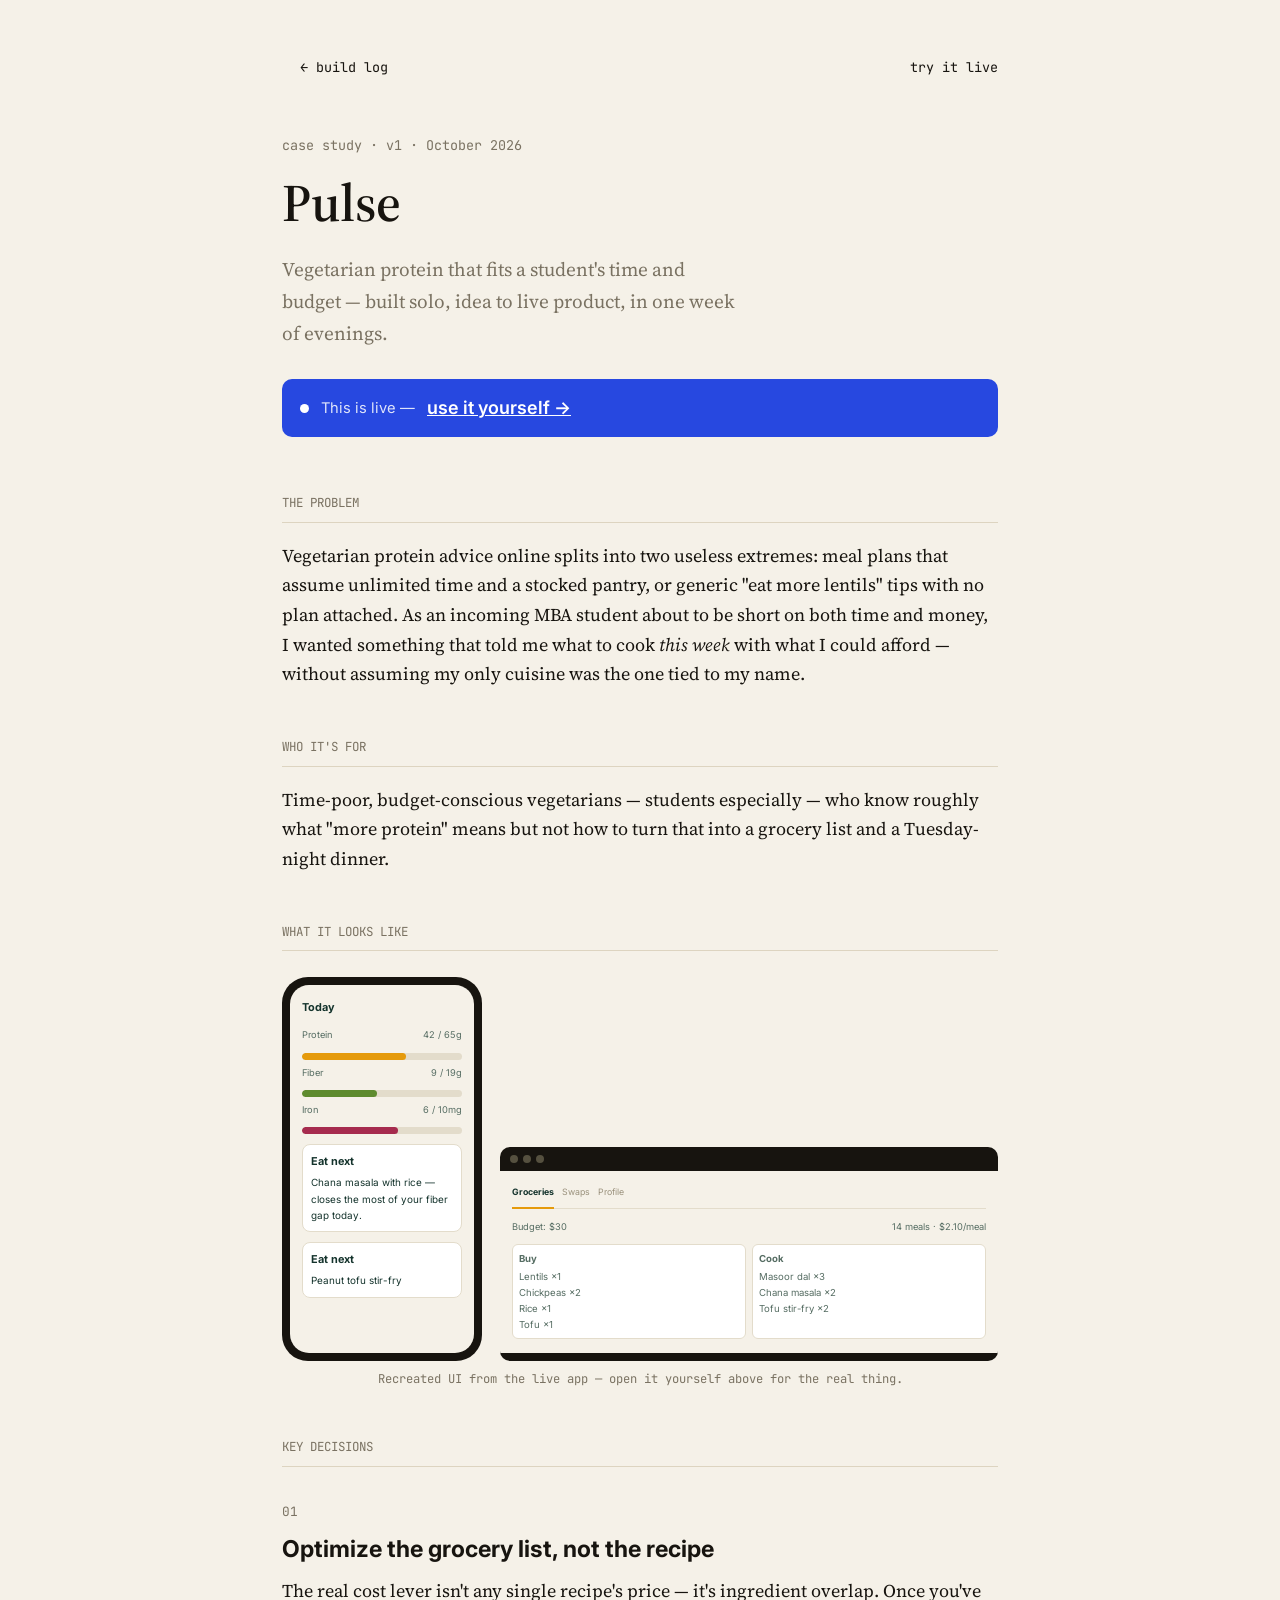
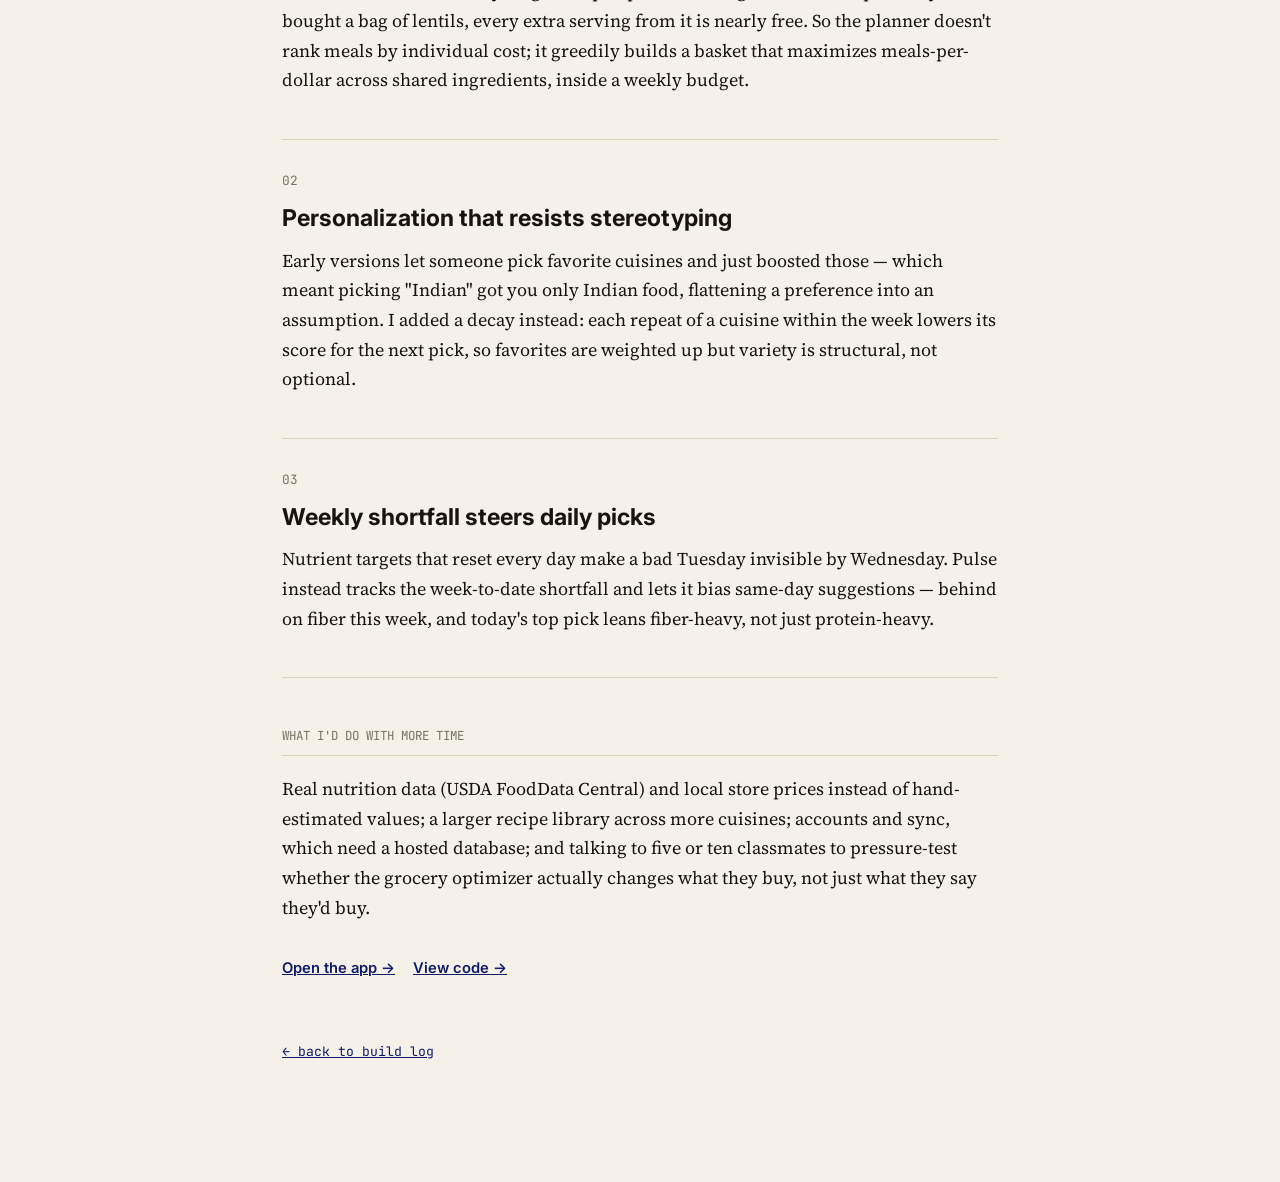
==== pulse.html @ fad3b9be "Add files via upload" ====
<!DOCTYPE html><html lang="en"><head><meta charset="utf-8">
<meta name="viewport" content="width=device-width, initial-scale=1">
<title>Pulse — case study</title>
<link rel="preconnect" href="https://fonts.googleapis.com"><link rel="preconnect" href="https://fonts.gstatic.com" crossorigin>
<link href="https://fonts.googleapis.com/css2?family=Source+Serif+4:wght@400;600&family=Inter:wght@400;600;700&family=JetBrains+Mono:wght@400;500&display=swap" rel="stylesheet">
<link rel="stylesheet" href="../styles.css">
</head><body><div class="wrap">
<nav class="top"><a href="../index.html">← build log</a><span><a href="https://sahithiyakkali.github.io/Pulse/" target="_blank">try it live</a></span></nav>

<p class="role">case study · v1 · October 2026</p>
<h1>Pulse</h1>
<p class="lede">Vegetarian protein that fits a student's time and budget — built solo, idea to live product, in one week of evenings.</p>

<div class="livebar"><span class="dot"></span><span class="d">This is live —</span> <a href="https://sahithiyakkali.github.io/Pulse/" target="_blank">use it yourself →</a></div>

<p class="loglabel">THE PROBLEM</p>
<p>Vegetarian protein advice online splits into two useless extremes: meal plans that assume unlimited time and a stocked pantry, or generic "eat more lentils" tips with no plan attached. As an incoming MBA student about to be short on both time and money, I wanted something that told me what to cook <em>this week</em> with what I could afford — without assuming my only cuisine was the one tied to my name.</p>

<p class="loglabel">WHO IT'S FOR</p>
<p>Time-poor, budget-conscious vegetarians — students especially — who know roughly what "more protein" means but not how to turn that into a grocery list and a Tuesday-night dinner.</p>

<p class="loglabel">WHAT IT LOOKS LIKE</p>
<div class="shots">
<div class="phone"><div class="scr"><div class="mp">
<h4>Today</h4>
<div class="mprow"><span>Protein</span><span>42 / 65g</span></div><div class="mpbar"><i style="width:65%;background:#E59A0B"></i></div>
<div class="mprow"><span>Fiber</span><span>9 / 19g</span></div><div class="mpbar"><i style="width:47%;background:#5E8B2E"></i></div>
<div class="mprow"><span>Iron</span><span>6 / 10mg</span></div><div class="mpbar"><i style="width:60%;background:#A62B4E"></i></div>
<div class="mpcard"><b>Eat next</b>Chana masala with rice — closes the most of your fiber gap today.</div>
<div class="mpcard"><b>Eat next</b>Peanut tofu stir-fry</div>
</div></div></div>
<div class="browser"><div class="bar"><i></i><i></i><i></i></div><div class="scr"><div class="mp">
<div class="mptab"><b>Groceries</b><span>Swaps</span><span>Profile</span></div>
<div class="mprow"><span>Budget: $30</span><span>14 meals · $2.10/meal</span></div>
<div class="mpgrid">
<div><b style="display:block;margin-bottom:2px">Buy</b>Lentils ×1<br>Chickpeas ×2<br>Rice ×1<br>Tofu ×1</div>
<div><b style="display:block;margin-bottom:2px">Cook</b>Masoor dal ×3<br>Chana masala ×2<br>Tofu stir-fry ×2</div>
</div>
</div></div></div>
</div>
<p class="capcap">Recreated UI from the live app — open it yourself above for the real thing.</p>

<p class="loglabel">KEY DECISIONS</p>

<div class="entry"><div class="meta"><span>01</span></div>
<h3>Optimize the grocery list, not the recipe</h3>
<p>The real cost lever isn't any single recipe's price — it's ingredient overlap. Once you've bought a bag of lentils, every extra serving from it is nearly free. So the planner doesn't rank meals by individual cost; it greedily builds a basket that maximizes meals-per-dollar across shared ingredients, inside a weekly budget.</p></div>

<div class="entry"><div class="meta"><span>02</span></div>
<h3>Personalization that resists stereotyping</h3>
<p>Early versions let someone pick favorite cuisines and just boosted those — which meant picking "Indian" got you only Indian food, flattening a preference into an assumption. I added a decay instead: each repeat of a cuisine within the week lowers its score for the next pick, so favorites are weighted up but variety is structural, not optional.</p></div>

<div class="entry"><div class="meta"><span>03</span></div>
<h3>Weekly shortfall steers daily picks</h3>
<p>Nutrient targets that reset every day make a bad Tuesday invisible by Wednesday. Pulse instead tracks the week-to-date shortfall and lets it bias same-day suggestions — behind on fiber this week, and today's top pick leans fiber-heavy, not just protein-heavy.</p></div>

<p class="loglabel">WHAT I'D DO WITH MORE TIME</p>
<p>Real nutrition data (USDA FoodData Central) and local store prices instead of hand-estimated values; a larger recipe library across more cuisines; accounts and sync, which need a hosted database; and talking to five or ten classmates to pressure-test whether the grocery optimizer actually changes what they buy, not just what they say they'd buy.</p>

<div class="linkrow" style="margin-top:34px"><a href="https://sahithiyakkali.github.io/Pulse/" target="_blank">Open the app →</a><a href="https://github.com/sahithiyakkali/Pulse" target="_blank">View code →</a></div>

<footer><a href="../index.html">← back to build log</a></footer>
</div></body></html>
---- styles.css ----
:root{
  --paper:#F5F1E8; --ink:#17140F; --mute:#7A7262; --line:#DDD4C0;
  --cobalt:#2748E0; --cobalt-ink:#0F1B6B; --card:#FFFFFF;
  --mono:'JetBrains Mono',monospace; --serif:'Source Serif 4',Georgia,serif; --sans:'Inter',system-ui,sans-serif;
}
*{box-sizing:border-box}
body{margin:0;background:var(--paper);color:var(--ink);font:400 18px/1.65 var(--serif)}
a{color:var(--cobalt-ink)}
.wrap{max-width:760px;margin:0 auto;padding:56px 22px 120px}
nav.top{display:flex;justify-content:space-between;align-items:baseline;font-family:var(--mono);font-size:.84rem;margin-bottom:56px}
nav.top a{color:var(--ink);text-decoration:none;margin-left:18px}
nav.top a:hover{color:var(--cobalt)}
.role{font-family:var(--mono);font-size:.84rem;color:var(--mute);margin:0 0 18px}
h1{font-size:clamp(2.3rem,6vw,3.3rem);line-height:1.1;margin:0 0 22px;font-weight:600;max-width:15ch}
.lede{font-size:1.2rem;color:var(--mute);max-width:46ch;margin:0 0 30px}
.livebar{display:flex;align-items:center;gap:12px;background:var(--cobalt);color:#fff;border-radius:10px;padding:14px 18px;margin-bottom:56px;font-family:var(--sans)}
.livebar .dot{width:9px;height:9px;border-radius:50%;background:#fff;flex:none;animation:pulse 2s infinite}
@keyframes pulse{0%,100%{opacity:1}50%{opacity:.35}}
@media(prefers-reduced-motion:reduce){.livebar .dot{animation:none}}
.livebar a{color:#fff;font-weight:600;text-decoration:underline}
.livebar span.d{opacity:.85;font-size:.92rem}
.loglabel{font-family:var(--mono);font-size:.78rem;color:var(--mute);border-bottom:1px solid var(--line);padding-bottom:8px;margin:48px 0 4px}
.loglabel:first-child{margin-top:0}
.entry{border-bottom:1px solid var(--line);padding:30px 0}
.entry:last-child{border-bottom:0}
.entry .meta{font-family:var(--mono);font-size:.8rem;color:var(--mute);display:flex;gap:14px;flex-wrap:wrap;margin-bottom:8px}
.entry .status{color:var(--cobalt-ink);font-weight:600}
.entry h3{font-family:var(--sans);font-size:1.45rem;font-weight:700;margin:0 0 8px}
.entry p{margin:0 0 14px;color:var(--ink)}
.linkrow{font-family:var(--sans);font-size:.92rem;display:flex;gap:18px;flex-wrap:wrap}
.linkrow a{font-weight:600}
.stub{border-bottom:1px solid var(--line);padding:30px 0;color:var(--mute);font-family:var(--sans);font-size:.95rem}
footer{font-family:var(--mono);font-size:.82rem;color:var(--mute);margin-top:60px}

/* hero */
.hero{display:flex;gap:30px;align-items:center;margin-bottom:8px}
.hero img{width:148px;height:148px;border-radius:50%;object-fit:cover;flex:none;border:1px solid var(--line)}
.hero .htext{flex:1;min-width:0}
.hero h1{margin-bottom:10px}
.bio{font-size:1.08rem;color:var(--ink);max-width:56ch;margin:22px 0 10px}

/* work experience, as a reverse-chrono rail */
.job{display:grid;grid-template-columns:120px 1fr;gap:18px;padding:22px 0;border-bottom:1px solid var(--line)}
.job:last-child{border-bottom:0}
.job .when{font-family:var(--mono);font-size:.78rem;color:var(--mute);padding-top:3px}
.job h3{font-family:var(--sans);font-size:1.12rem;font-weight:700;margin:0 0 2px}
.job .org{font-family:var(--sans);font-size:.85rem;color:var(--mute);margin-bottom:8px}
.job ul{margin:0;padding-left:18px}
.job li{margin-bottom:5px}
@media(max-width:560px){.job{grid-template-columns:1fr}.job .when{padding-top:0}}

/* hobbies */
.hobbies{display:flex;flex-wrap:wrap;gap:10px;margin:18px 0 0}
.hob{font-family:var(--sans);font-size:.92rem;border:1px solid var(--line);background:var(--card);border-radius:99px;padding:8px 16px}
.hob b{color:var(--cobalt-ink)}

/* device mockups */
.shots{display:flex;gap:18px;flex-wrap:wrap;align-items:flex-end;margin:26px 0 6px}
.phone{width:200px;background:var(--ink);border-radius:26px;padding:8px;flex:none}
.phone .scr{background:var(--paper);border-radius:19px;overflow:hidden;aspect-ratio:9/18}
.browser{flex:1;min-width:280px;background:var(--ink);border-radius:10px;padding:0 0 8px;overflow:hidden}
.browser .bar{display:flex;gap:5px;padding:8px 10px}
.browser .bar i{width:8px;height:8px;border-radius:50%;background:#55503f}
.browser .scr{background:var(--paper)}
.capcap{font-family:var(--mono);font-size:.76rem;color:var(--mute);text-align:center;margin-top:8px}

/* mini pulse ui */
.mp{font-family:var(--sans);padding:14px 12px;height:100%}
.mp h4{font-size:.68rem;text-transform:none;font-weight:700;margin:0 0 10px;color:#14332C}
.mpbar{height:7px;border-radius:4px;background:#E3DCCB;margin-bottom:5px;overflow:hidden}
.mpbar i{display:block;height:100%;border-radius:4px}
.mprow{display:flex;justify-content:space-between;font-size:.58rem;color:#566D63;margin-bottom:10px}
.mpcard{background:#fff;border:1px solid #E3DCCB;border-radius:8px;padding:8px;margin-top:10px;font-size:.62rem;color:#14332C}
.mpcard b{display:block;font-size:.68rem;margin-bottom:3px}
.mptab{display:flex;gap:8px;font-size:.55rem;color:#9a917c;border-bottom:1px solid #E3DCCB;padding-bottom:7px;margin-bottom:10px}
.mptab b{color:#14332C;border-bottom:2px solid #E59A0B;padding-bottom:7px;margin-bottom:-8px}
.mpgrid{display:grid;grid-template-columns:1fr 1fr;gap:6px;font-size:.6rem;color:#566D63}
.mpgrid div{background:#fff;border:1px solid #E3DCCB;border-radius:6px;padding:6px}

/* real screenshots, framed */
.frame{border:1px solid var(--line);border-radius:10px;overflow:hidden;margin:18px 0 6px;background:#fff}
.frame img{width:100%;display:block}
.frame2{display:grid;grid-template-columns:1fr 1fr;gap:16px;margin:18px 0 6px}
@media(max-width:620px){.frame2{grid-template-columns:1fr}}

/* role tag used in hero + job list */
.role-tag{display:inline-block;font-family:var(--mono);font-size:.74rem;background:var(--cobalt);color:#fff;border-radius:5px;padding:2px 8px;margin-right:6px}
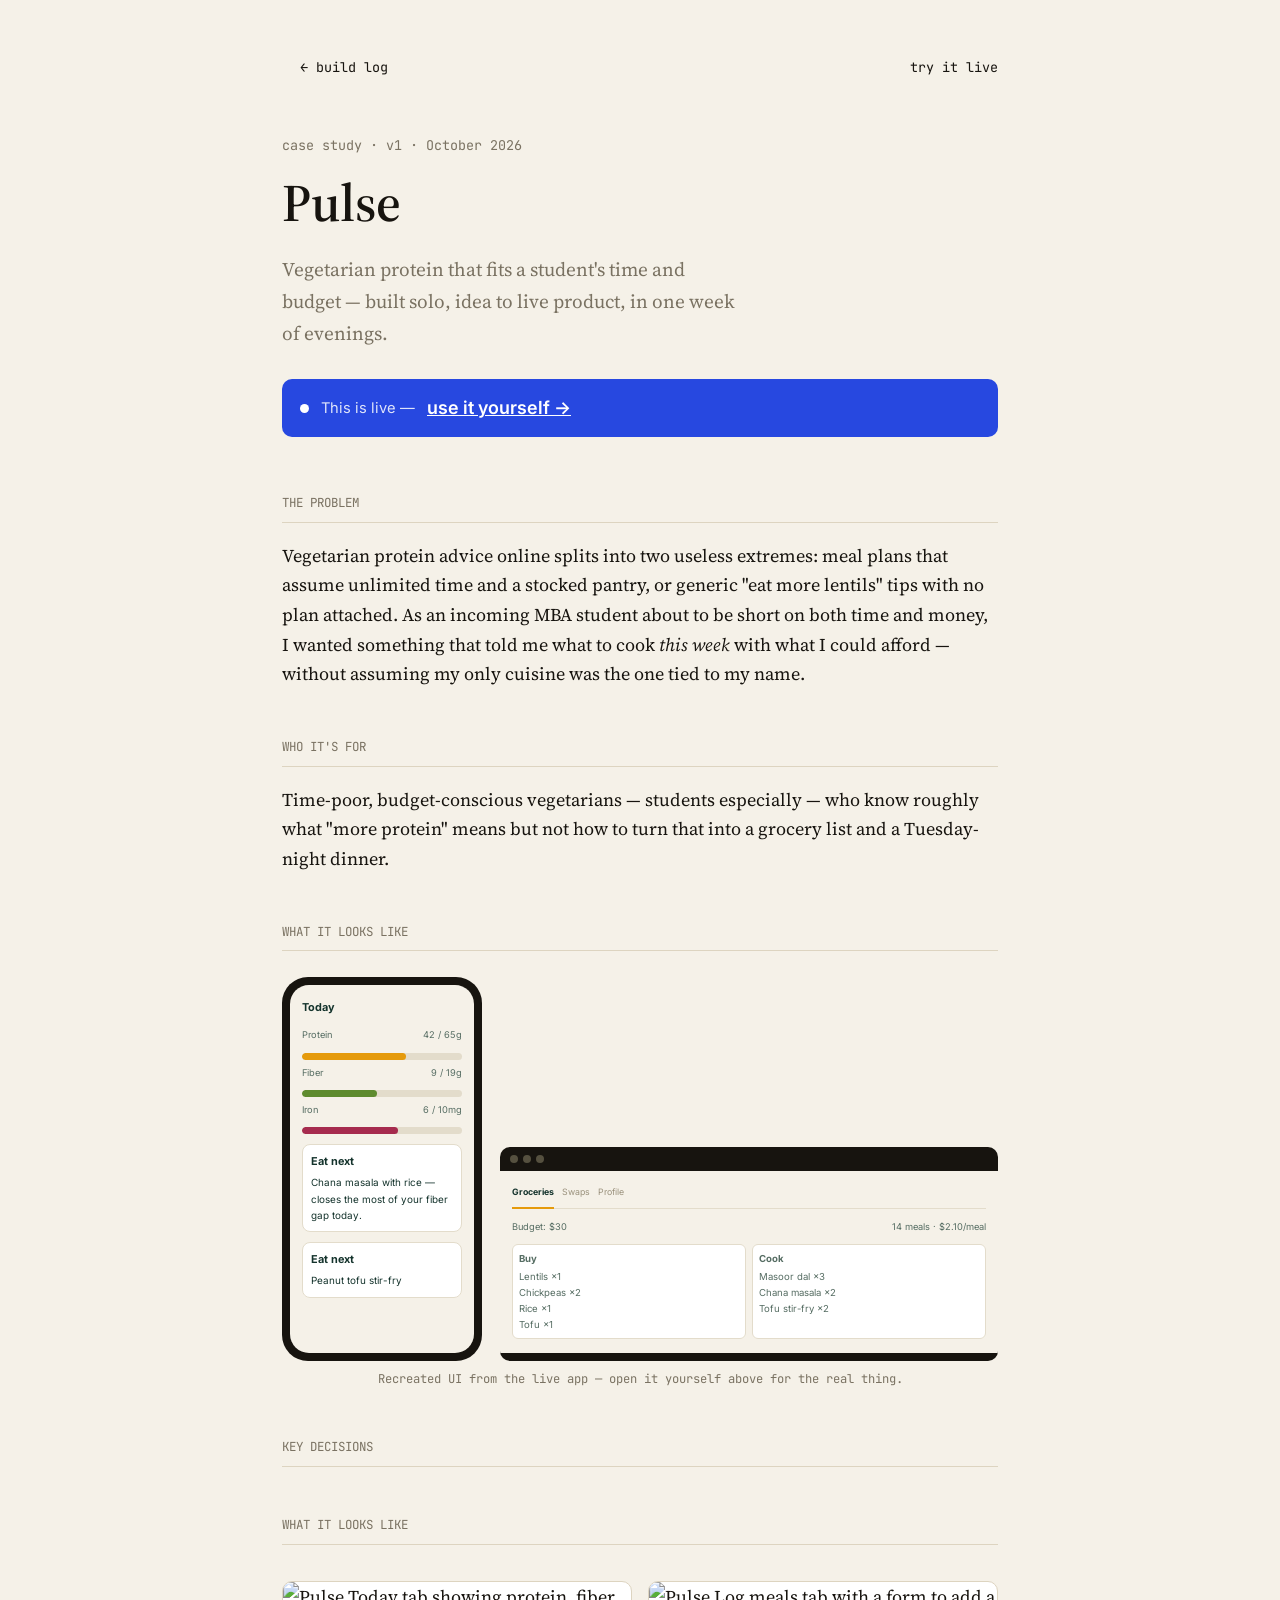
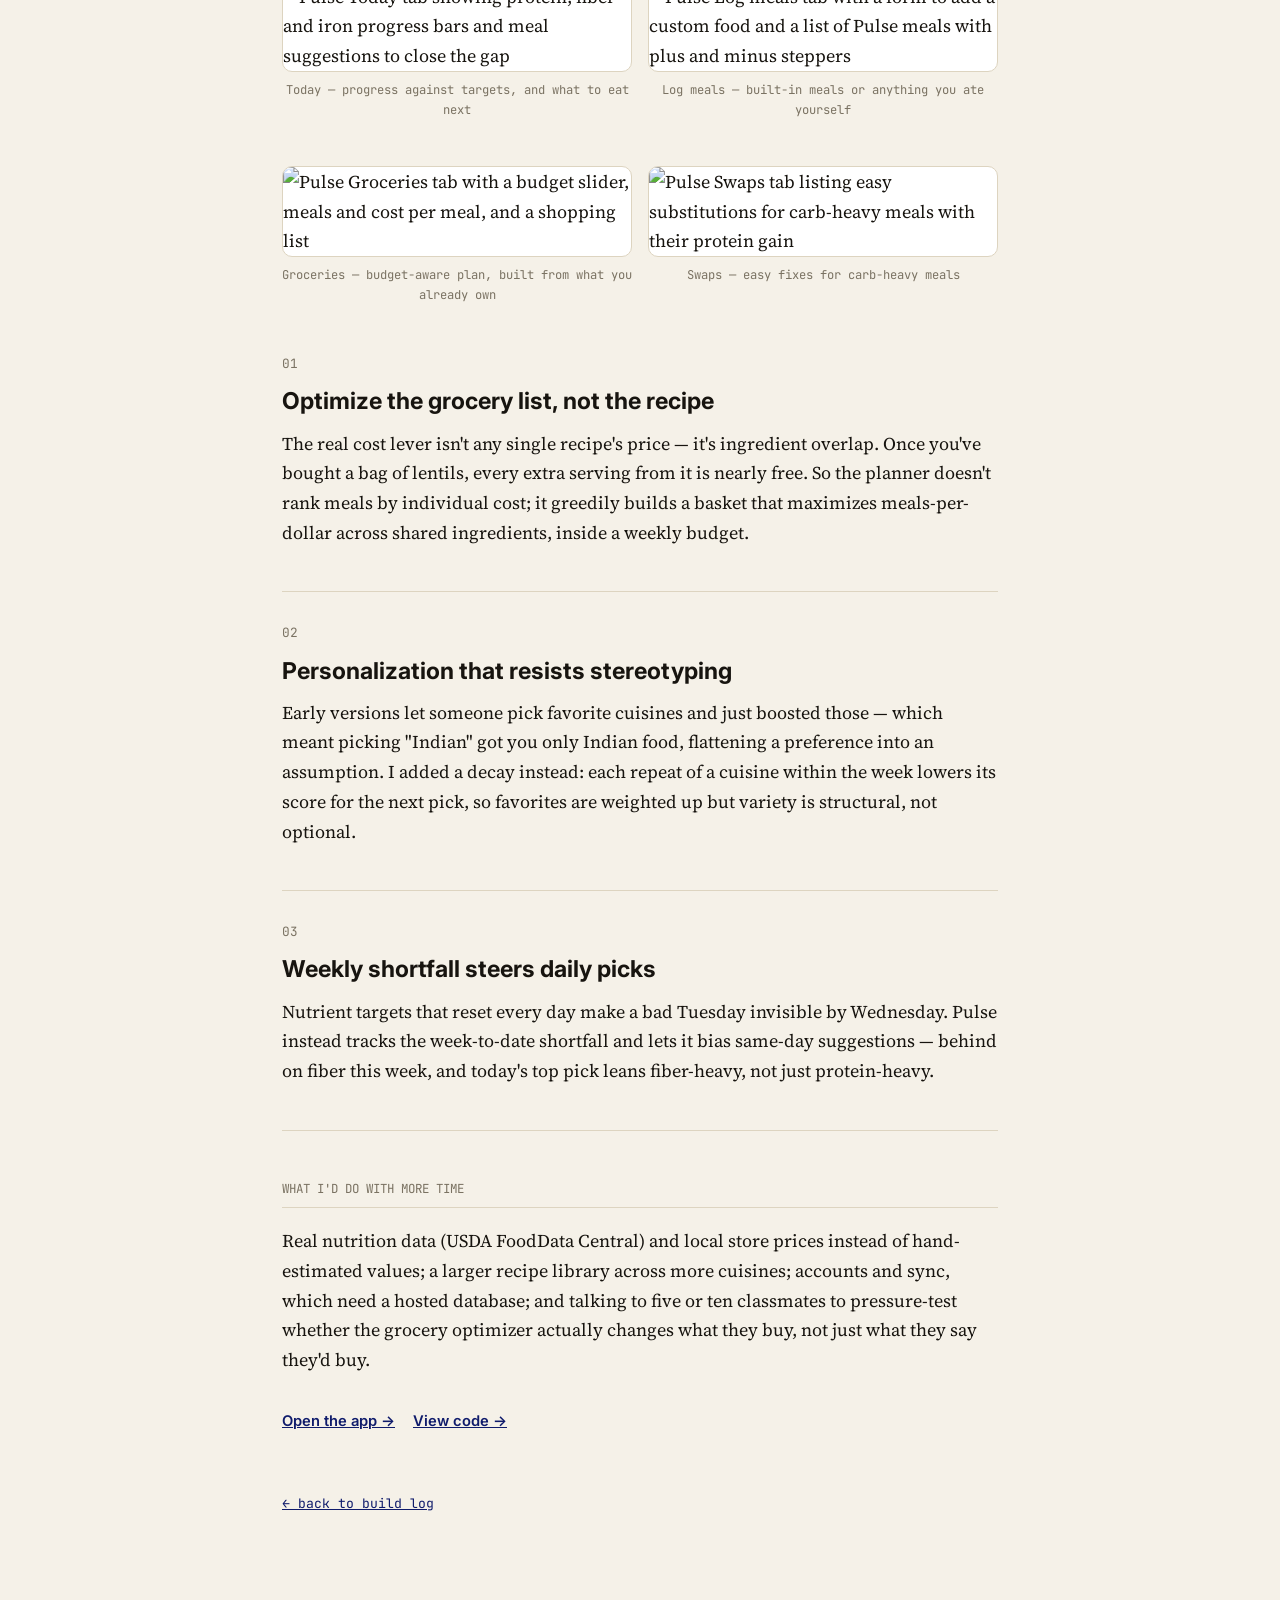
==== commit 8b102f79: "Enhance UI with new sections and images for Pulse app Added UI elements and descriptions for various" ====
--- a/pulse.html
+++ b/pulse.html
@@ -42,6 +42,14 @@
 
 <p class="loglabel">KEY DECISIONS</p>
 
+<p class="loglabel">WHAT IT LOOKS LIKE</p>
+<div class="frame2">
+<div><div class="frame"><img src="../images/pulse/pulse-today.jpg" alt="Pulse Today tab showing protein, fiber and iron progress bars and meal suggestions to close the gap"></div><p class="capcap">Today — progress against targets, and what to eat next</p></div>
+<div><div class="frame"><img src="../images/pulse/pulse-logmeals.jpg" alt="Pulse Log meals tab with a form to add a custom food and a list of Pulse meals with plus and minus steppers"></div><p class="capcap">Log meals — built-in meals or anything you ate yourself</p></div>
+<div><div class="frame"><img src="../images/pulse/pulse-groceries.jpg" alt="Pulse Groceries tab with a budget slider, meals and cost per meal, and a shopping list"></div><p class="capcap">Groceries — budget-aware plan, built from what you already own</p></div>
+<div><div class="frame"><img src="../images/pulse/pulse-swaps.jpg" alt="Pulse Swaps tab listing easy substitutions for carb-heavy meals with their protein gain"></div><p class="capcap">Swaps — easy fixes for carb-heavy meals</p></div>
+</div>
+
 <div class="entry"><div class="meta"><span>01</span></div>
 <h3>Optimize the grocery list, not the recipe</h3>
 <p>The real cost lever isn't any single recipe's price — it's ingredient overlap. Once you've bought a bag of lentils, every extra serving from it is nearly free. So the planner doesn't rank meals by individual cost; it greedily builds a basket that maximizes meals-per-dollar across shared ingredients, inside a weekly budget.</p></div>
--- a/styles.css
+++ b/styles.css
@@ -11,7 +11,7 @@
 nav.top a{color:var(--ink);text-decoration:none;margin-left:18px}
 nav.top a:hover{color:var(--cobalt)}
 .role{font-family:var(--mono);font-size:.84rem;color:var(--mute);margin:0 0 18px}
-h1{font-size:clamp(2.3rem,6vw,3.3rem);line-height:1.1;margin:0 0 22px;font-weight:600;max-width:15ch}
+h1{font-size:clamp(2.3rem,6vw,3.3rem);line-height:1.1;margin:0 0 22px;font-weight:600;max-width:20ch}
 .lede{font-size:1.2rem;color:var(--mute);max-width:46ch;margin:0 0 30px}
 .livebar{display:flex;align-items:center;gap:12px;background:var(--cobalt);color:#fff;border-radius:10px;padding:14px 18px;margin-bottom:56px;font-family:var(--sans)}
 .livebar .dot{width:9px;height:9px;border-radius:50%;background:#fff;flex:none;animation:pulse 2s infinite}
@@ -34,10 +34,10 @@
 
 /* hero */
 .hero{display:flex;gap:30px;align-items:center;margin-bottom:8px}
-.hero img{width:148px;height:148px;border-radius:50%;object-fit:cover;flex:none;border:1px solid var(--line)}
+.hero img{width:210px;height:210px;border-radius:50%;object-fit:cover;flex:none;border:1px solid var(--line)}
 .hero .htext{flex:1;min-width:0}
 .hero h1{margin-bottom:10px}
-.bio{font-size:1.08rem;color:var(--ink);max-width:56ch;margin:22px 0 10px}
+.bio{font-size:1.08rem;color:var(--ink);max-width:80ch;margin:22px 0 10px}
 
 /* work experience, as a reverse-chrono rail */
 .job{display:grid;grid-template-columns:120px 1fr;gap:18px;padding:22px 0;border-bottom:1px solid var(--line)}
@@ -85,3 +85,18 @@
 
 /* role tag used in hero + job list */
 .role-tag{display:inline-block;font-family:var(--mono);font-size:.74rem;background:var(--cobalt);color:#fff;border-radius:5px;padding:2px 8px;margin-right:6px}
+
+/* sketch accents + deep-dive deck */
+.sketchrow{display:flex;gap:22px;align-items:center;margin:18px 0 28px}
+.sketchrow img{width:170px;border-radius:10px;flex:none}
+.sketchrow p{margin:0;color:var(--ink)}
+.sketchrow.rev{flex-direction:row-reverse}
+@media(max-width:560px){.sketchrow{flex-direction:column}.sketchrow.rev{flex-direction:column}.sketchrow img{width:100%;max-width:260px}}
+details.deepdive{margin-top:40px;border-top:1px solid var(--line);padding-top:24px}
+details.deepdive summary{font-family:var(--sans);font-weight:700;cursor:pointer;font-size:1.05rem;list-style:none}
+details.deepdive summary::-webkit-details-marker{display:none}
+details.deepdive summary::before{content:"+ ";color:var(--cobalt-ink)}
+details.deepdive[open] summary::before{content:"– "}
+details.deepdive p.sub{font-family:var(--sans);color:var(--mute);font-size:.92rem;margin:8px 0 20px}
+.deckgrid{display:grid;grid-template-columns:1fr;gap:14px}
+.deckgrid .frame{margin:0}
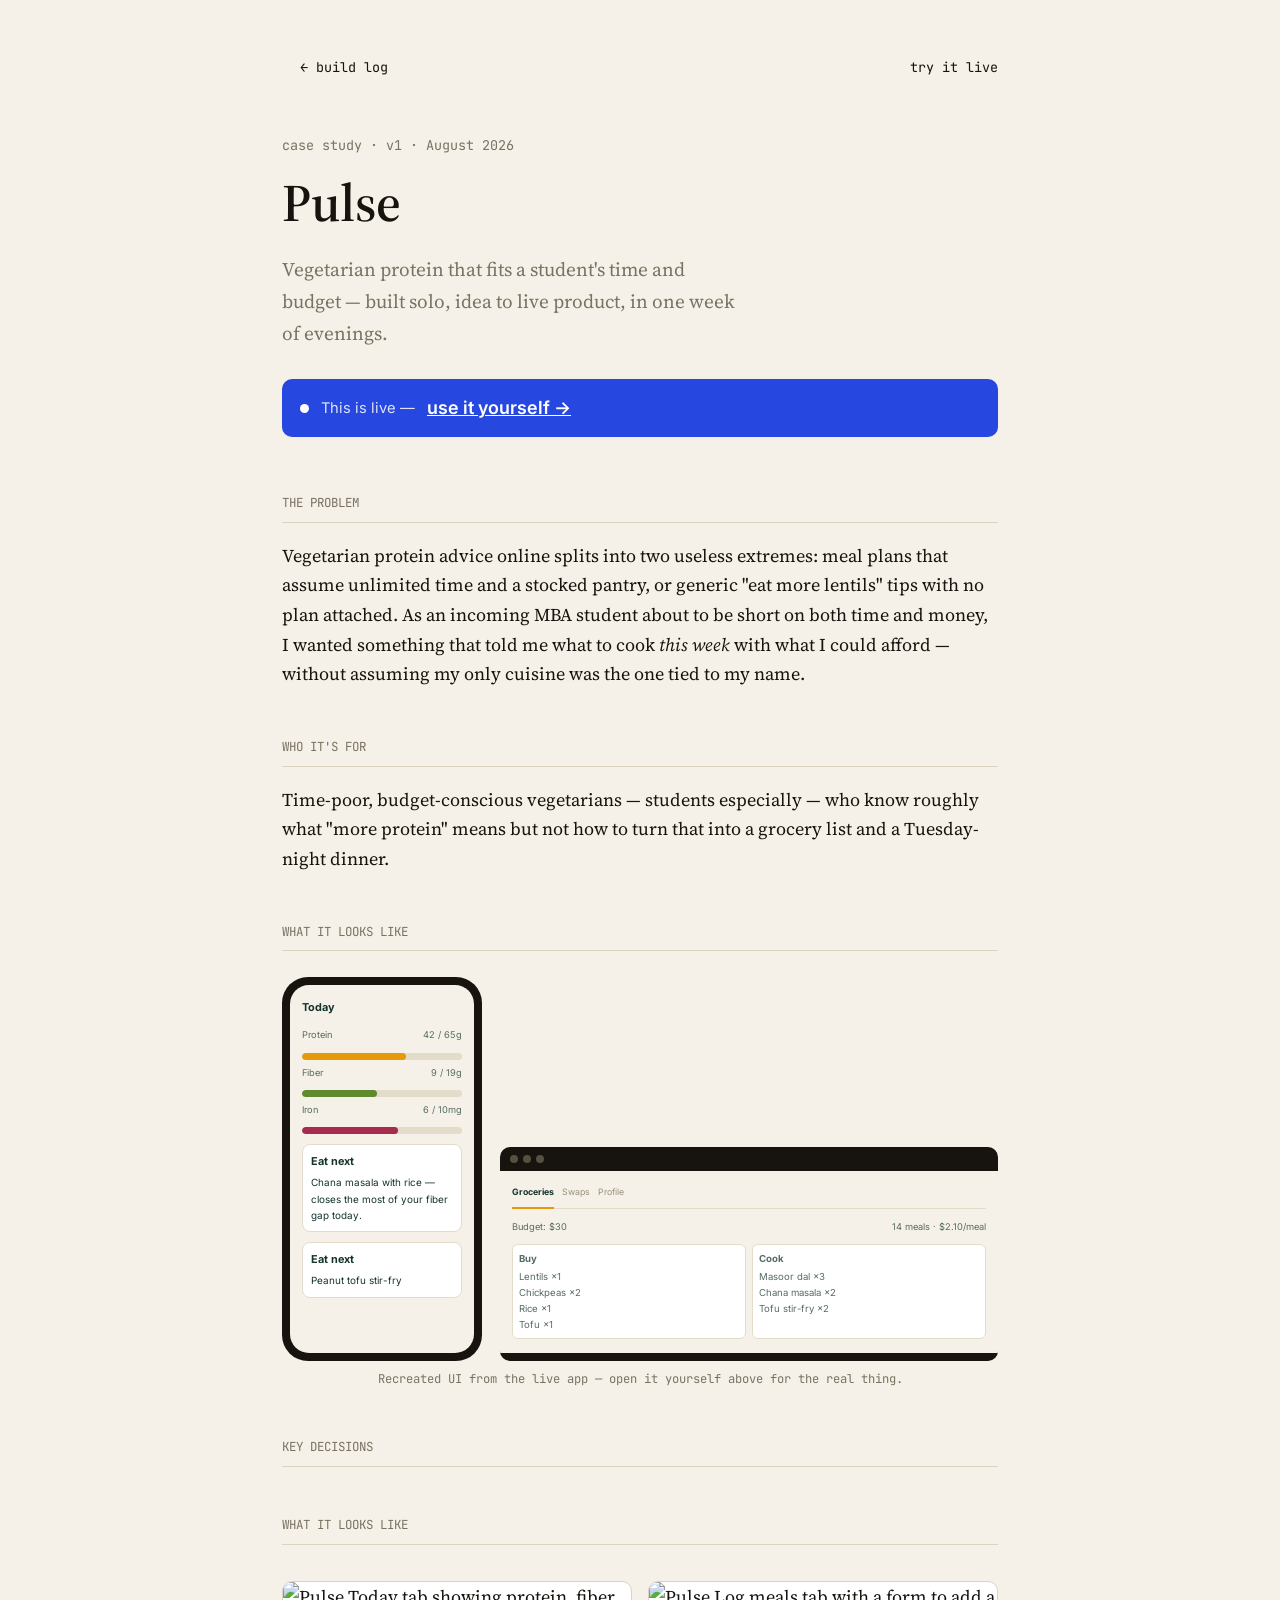
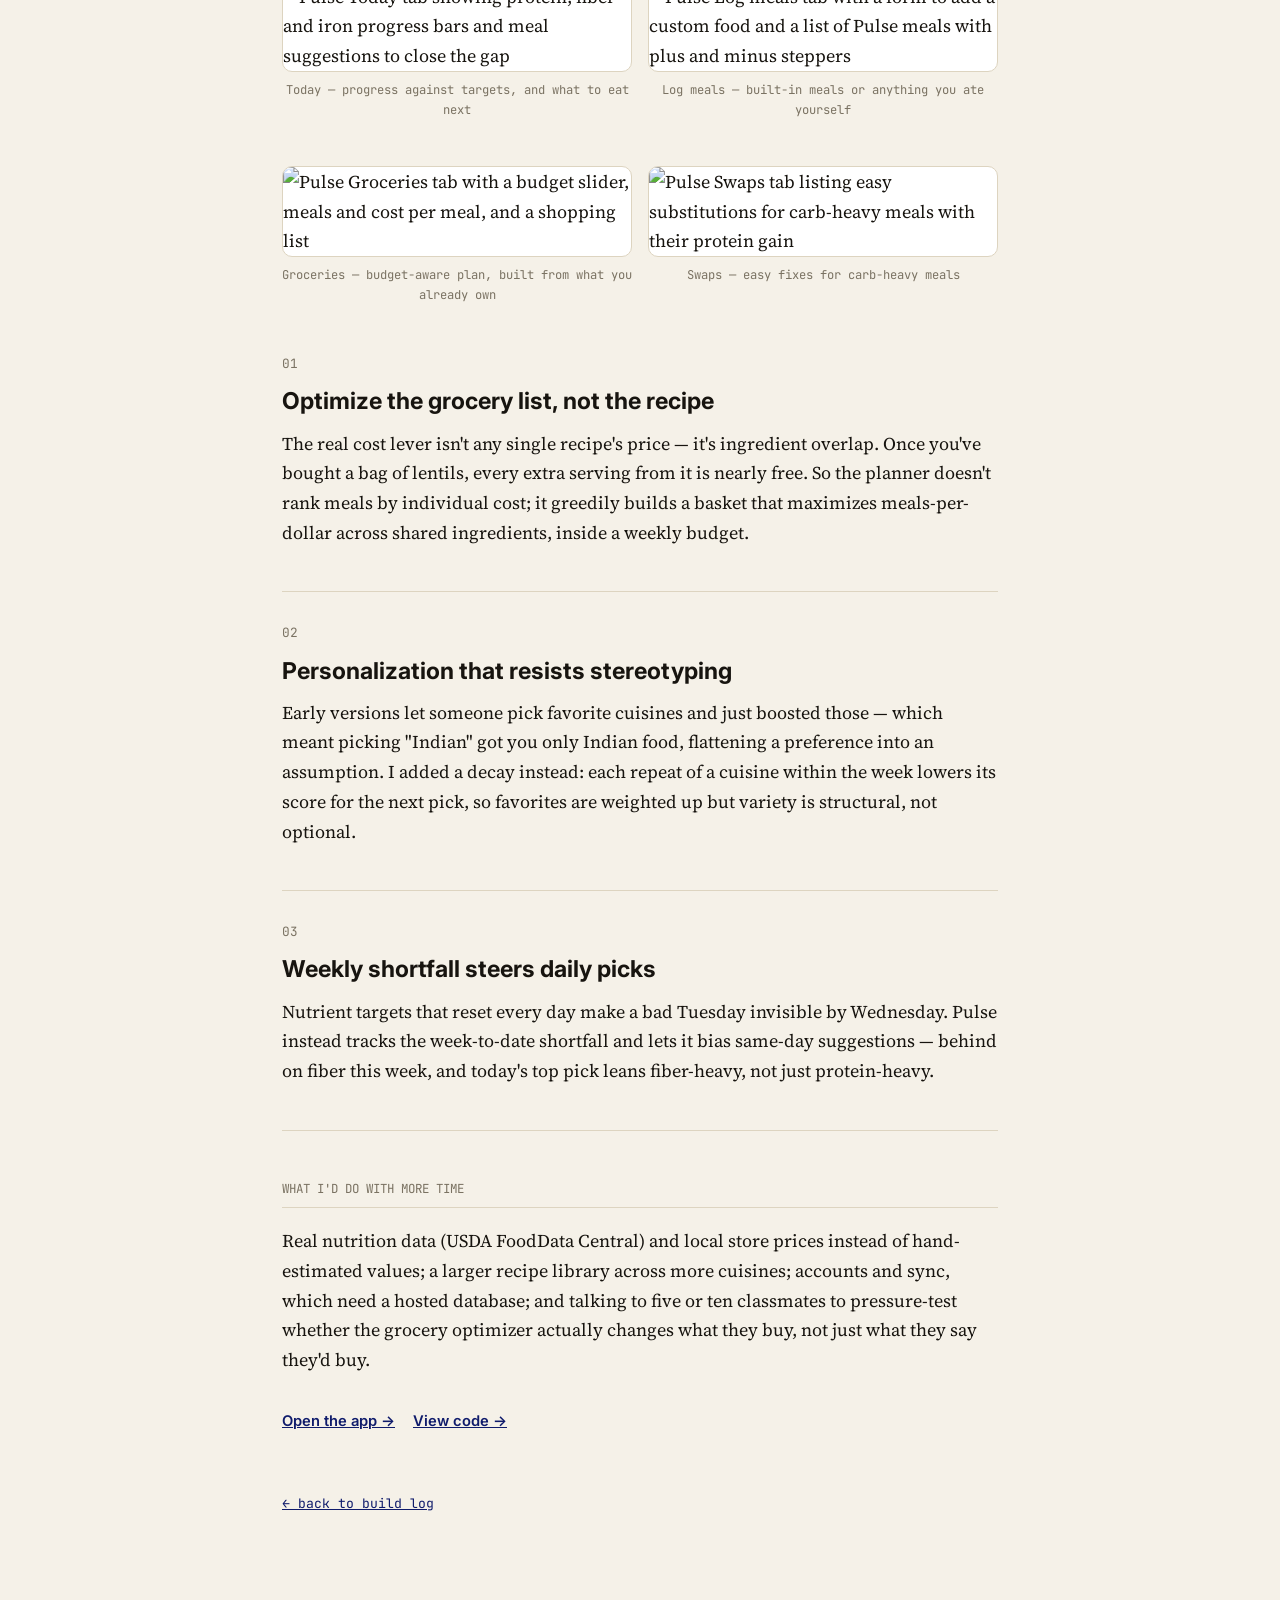
==== commit dd46dd62: "Update case study date from October to August 2026" ====
--- a/pulse.html
+++ b/pulse.html
@@ -7,7 +7,7 @@
 </head><body><div class="wrap">
 <nav class="top"><a href="../index.html">← build log</a><span><a href="https://sahithiyakkali.github.io/Pulse/" target="_blank">try it live</a></span></nav>
 
-<p class="role">case study · v1 · October 2026</p>
+<p class="role">case study · v1 · August 2026</p>
 <h1>Pulse</h1>
 <p class="lede">Vegetarian protein that fits a student's time and budget — built solo, idea to live product, in one week of evenings.</p>
 
@@ -44,10 +44,10 @@
 
 <p class="loglabel">WHAT IT LOOKS LIKE</p>
 <div class="frame2">
-<div><div class="frame"><img src="../images/pulse/pulse-today.jpg" alt="Pulse Today tab showing protein, fiber and iron progress bars and meal suggestions to close the gap"></div><p class="capcap">Today — progress against targets, and what to eat next</p></div>
-<div><div class="frame"><img src="../images/pulse/pulse-logmeals.jpg" alt="Pulse Log meals tab with a form to add a custom food and a list of Pulse meals with plus and minus steppers"></div><p class="capcap">Log meals — built-in meals or anything you ate yourself</p></div>
-<div><div class="frame"><img src="../images/pulse/pulse-groceries.jpg" alt="Pulse Groceries tab with a budget slider, meals and cost per meal, and a shopping list"></div><p class="capcap">Groceries — budget-aware plan, built from what you already own</p></div>
-<div><div class="frame"><img src="../images/pulse/pulse-swaps.jpg" alt="Pulse Swaps tab listing easy substitutions for carb-heavy meals with their protein gain"></div><p class="capcap">Swaps — easy fixes for carb-heavy meals</p></div>
+<div><div class="frame"><img src="../images/pulse/pulseregularview.jpg" alt="Pulse Today tab showing protein, fiber and iron progress bars and meal suggestions to close the gap"></div><p class="capcap">Today — progress against targets, and what to eat next</p></div>
+<div><div class="frame"><img src="../images/pulse/pulselogmealsview.jpg" alt="Pulse Log meals tab with a form to add a custom food and a list of Pulse meals with plus and minus steppers"></div><p class="capcap">Log meals — built-in meals or anything you ate yourself</p></div>
+<div><div class="frame"><img src="../images/pulse/pulsegroceryview.jpg" alt="Pulse Groceries tab with a budget slider, meals and cost per meal, and a shopping list"></div><p class="capcap">Groceries — budget-aware plan, built from what you already own</p></div>
+<div><div class="frame"><img src="../images/pulse/pulseswapsview.jpg" alt="Pulse Swaps tab listing easy substitutions for carb-heavy meals with their protein gain"></div><p class="capcap">Swaps — easy fixes for carb-heavy meals</p></div>
 </div>
 
 <div class="entry"><div class="meta"><span>01</span></div>
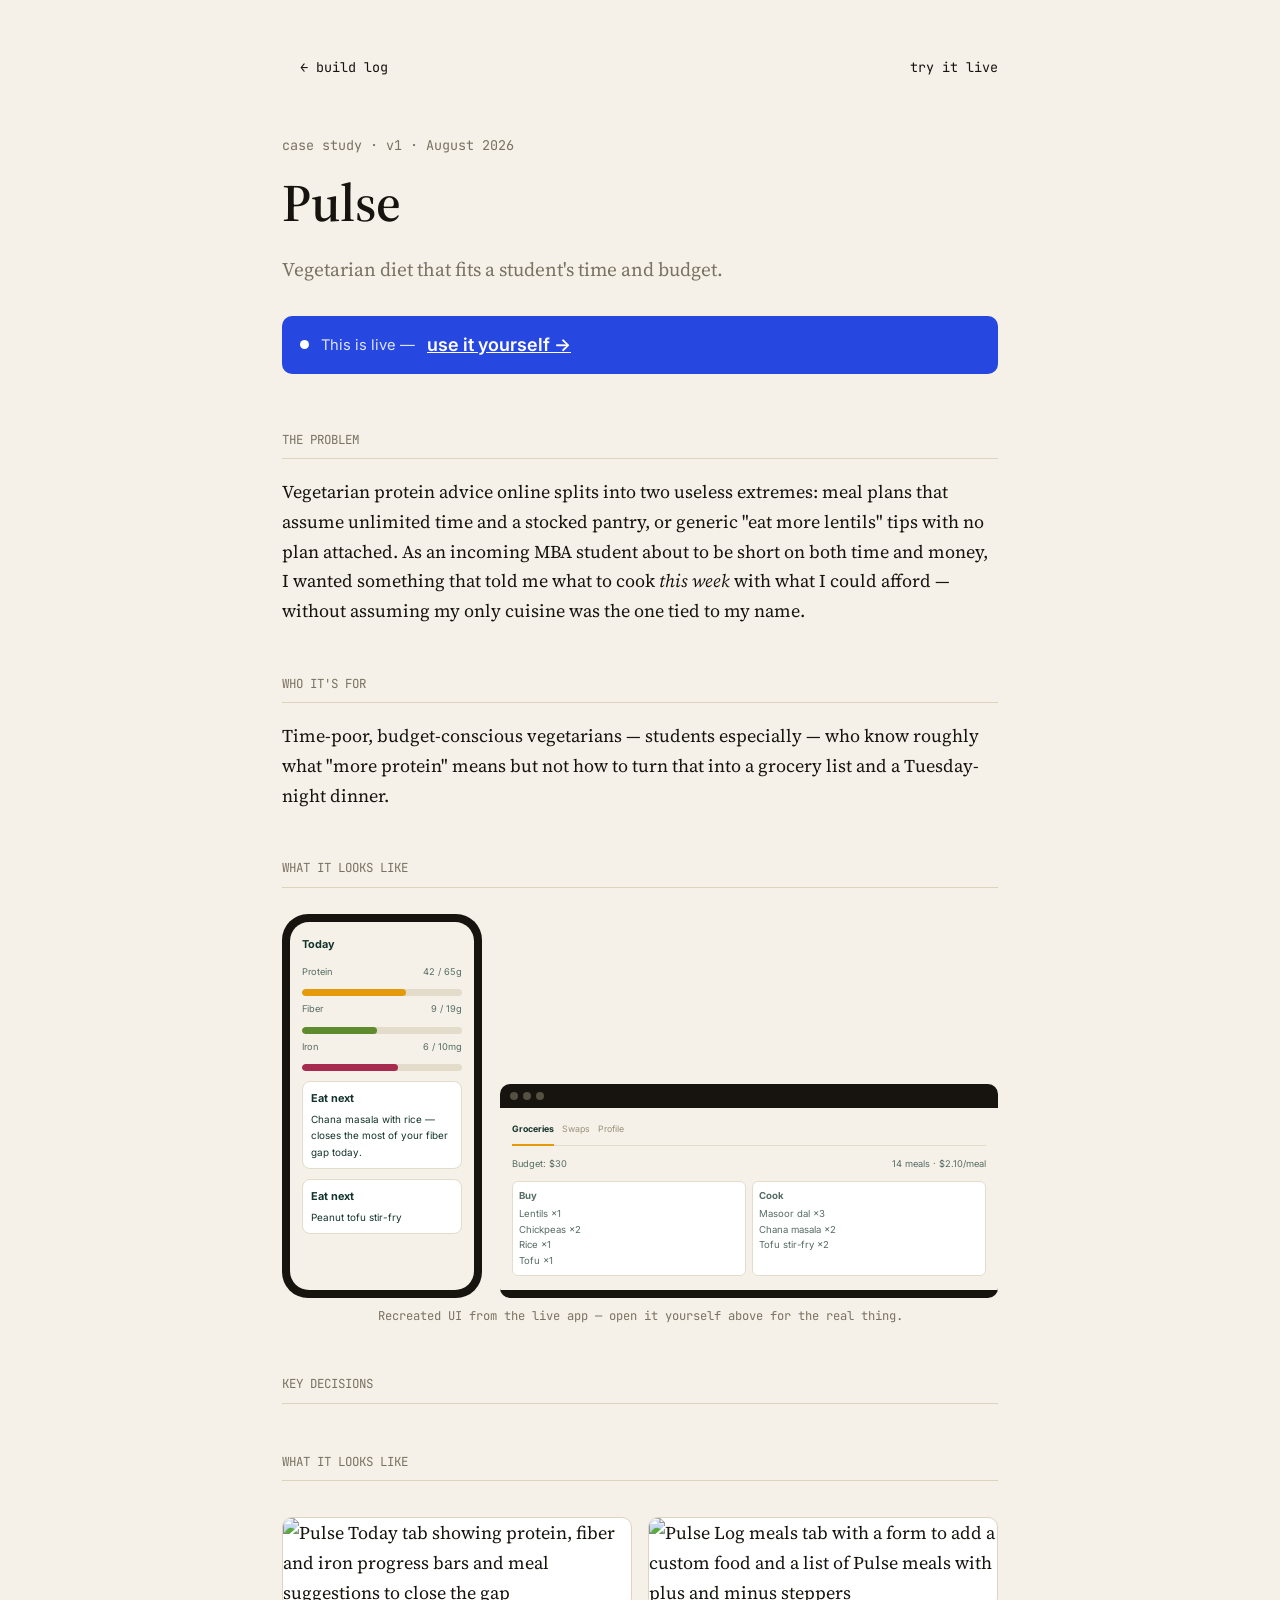
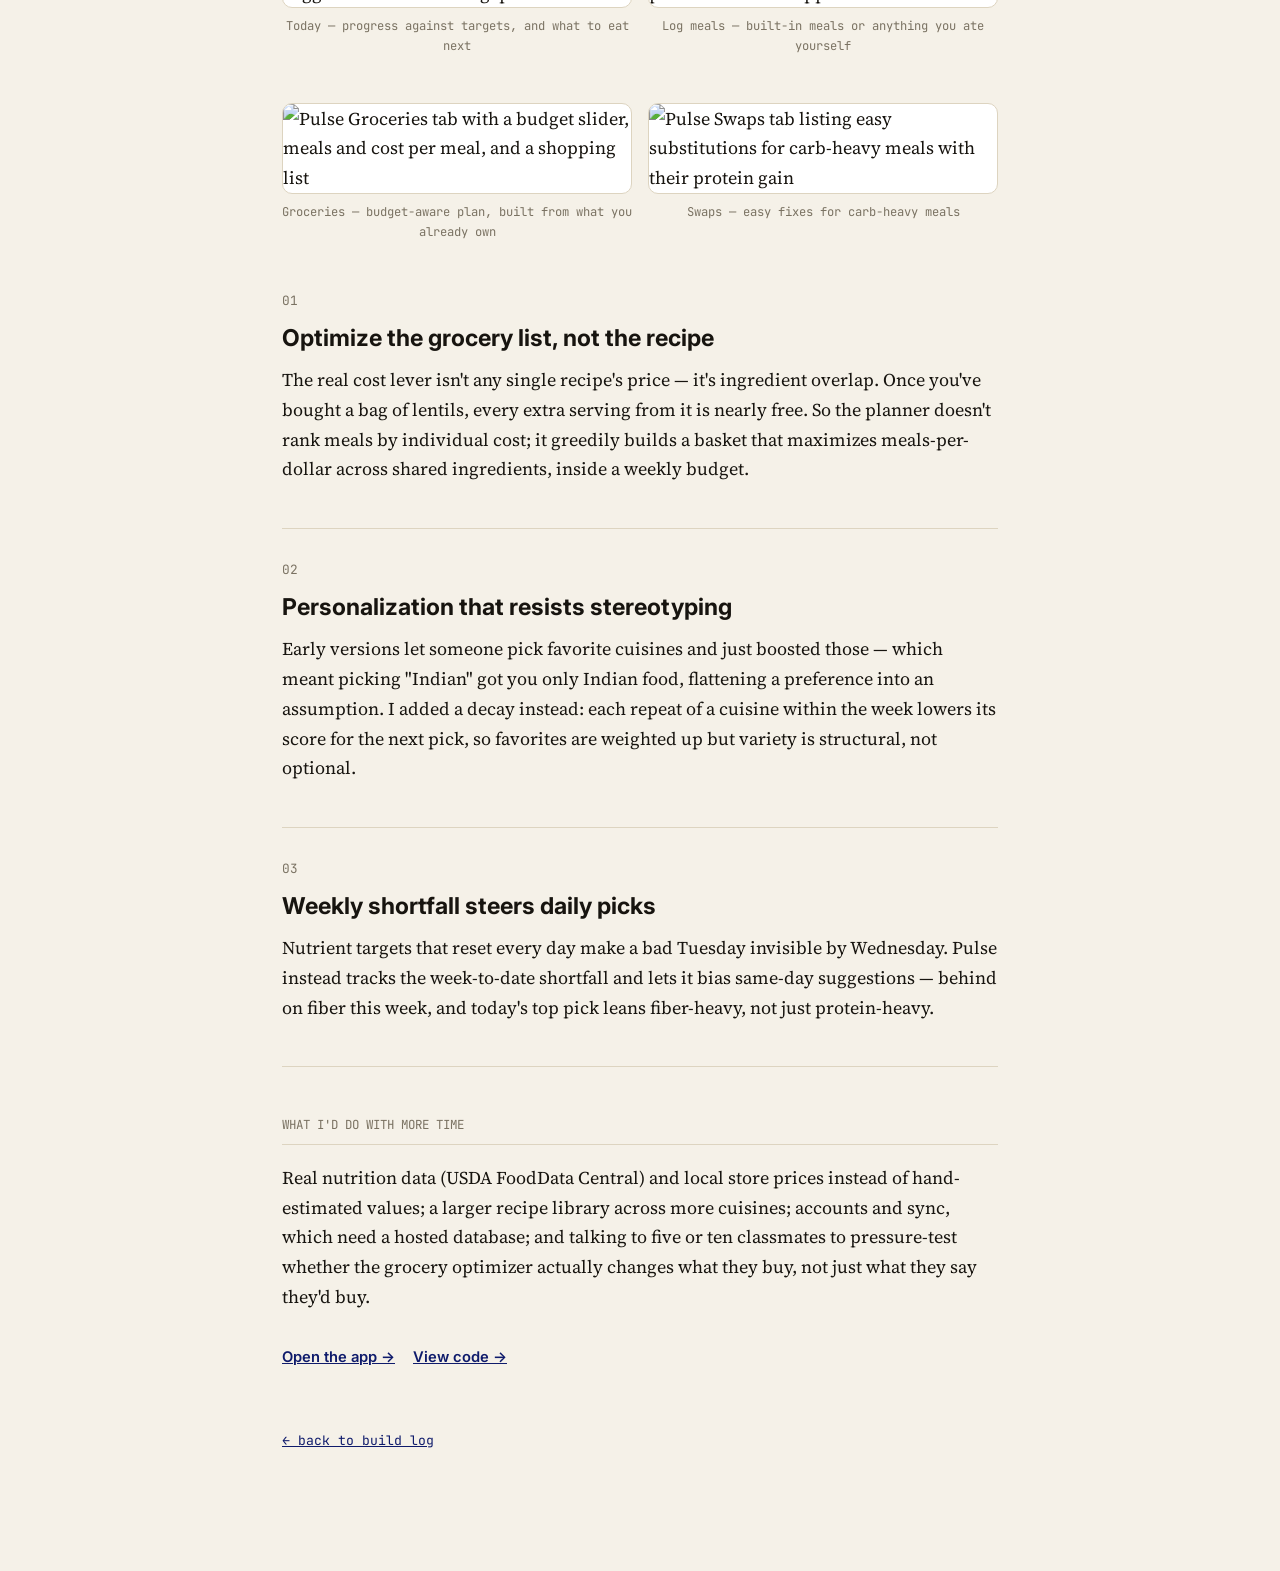
==== commit 17860b5b: "Update lede paragraph for clarity" ====
--- a/pulse.html
+++ b/pulse.html
@@ -9,7 +9,7 @@
 
 <p class="role">case study · v1 · August 2026</p>
 <h1>Pulse</h1>
-<p class="lede">Vegetarian protein that fits a student's time and budget — built solo, idea to live product, in one week of evenings.</p>
+<p class="lede">Vegetarian diet that fits a student's time and budget.</p>
 
 <div class="livebar"><span class="dot"></span><span class="d">This is live —</span> <a href="https://sahithiyakkali.github.io/Pulse/" target="_blank">use it yourself →</a></div>
 
